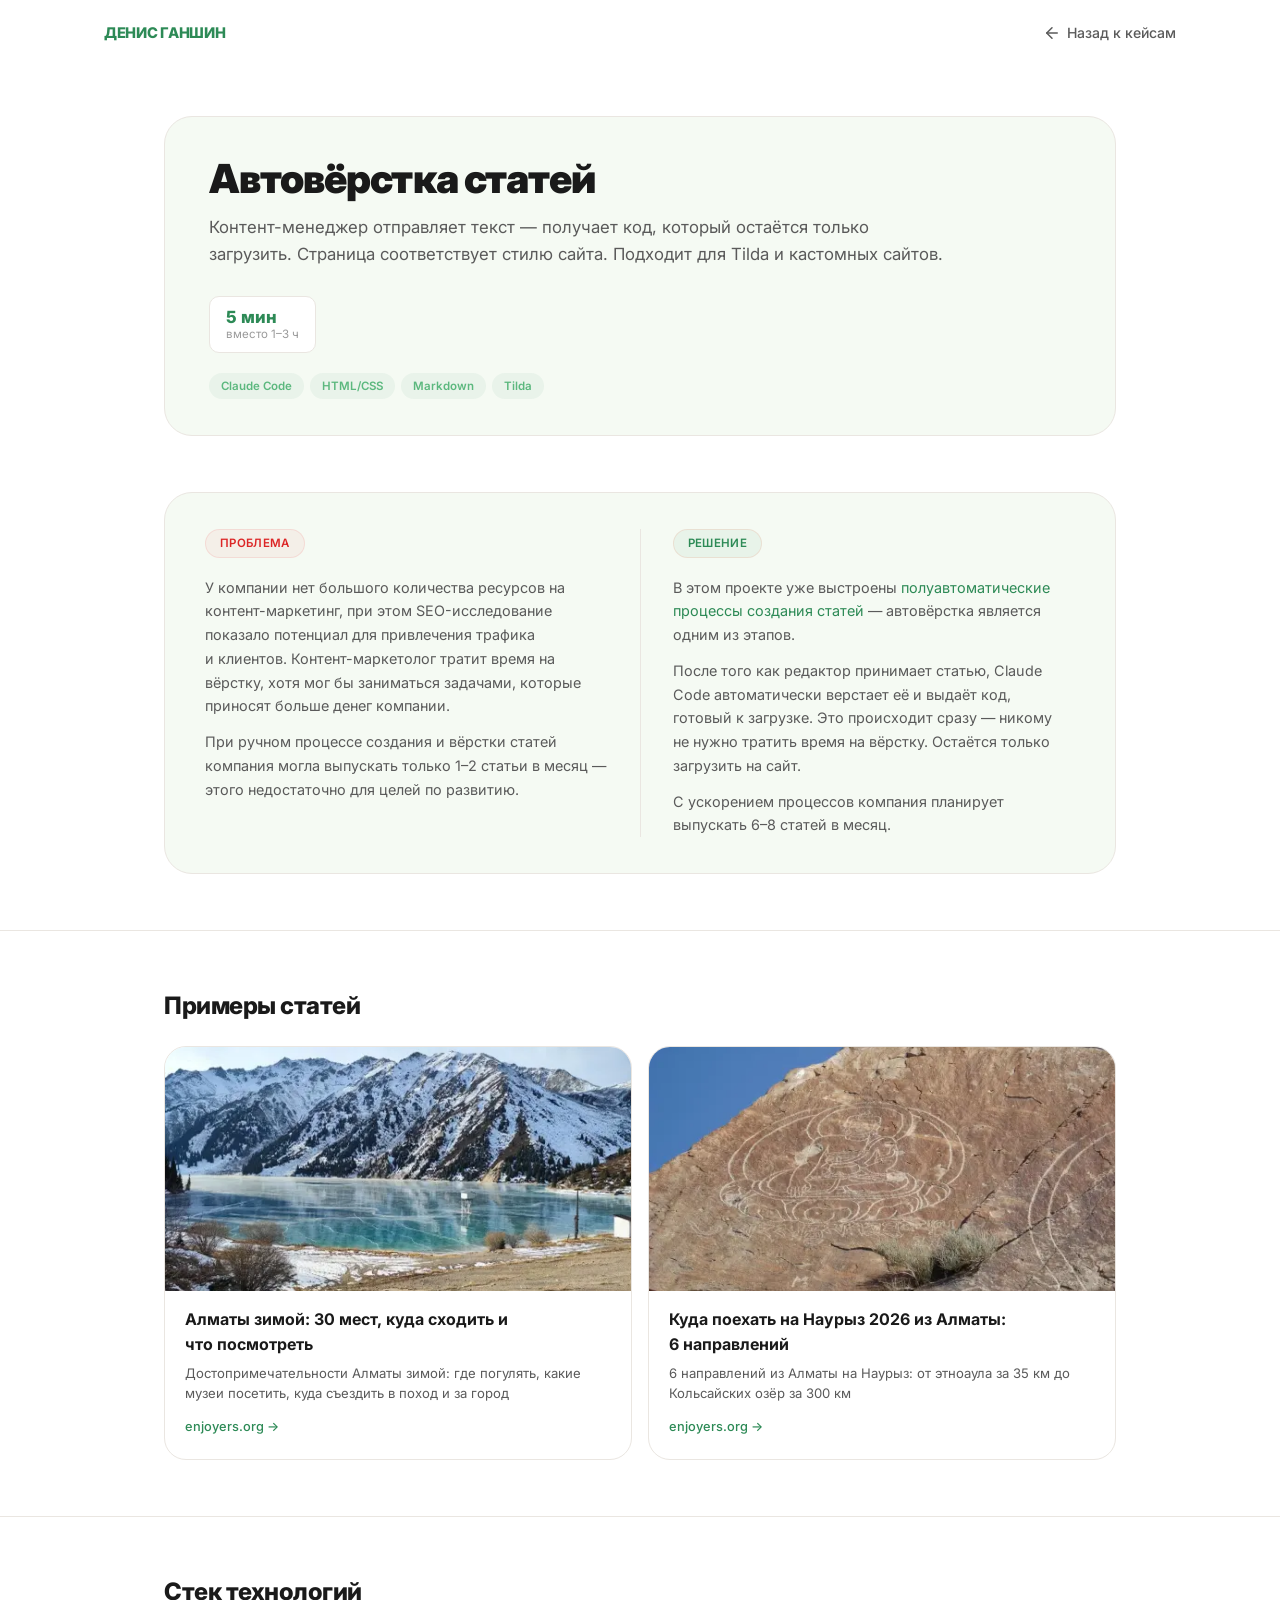
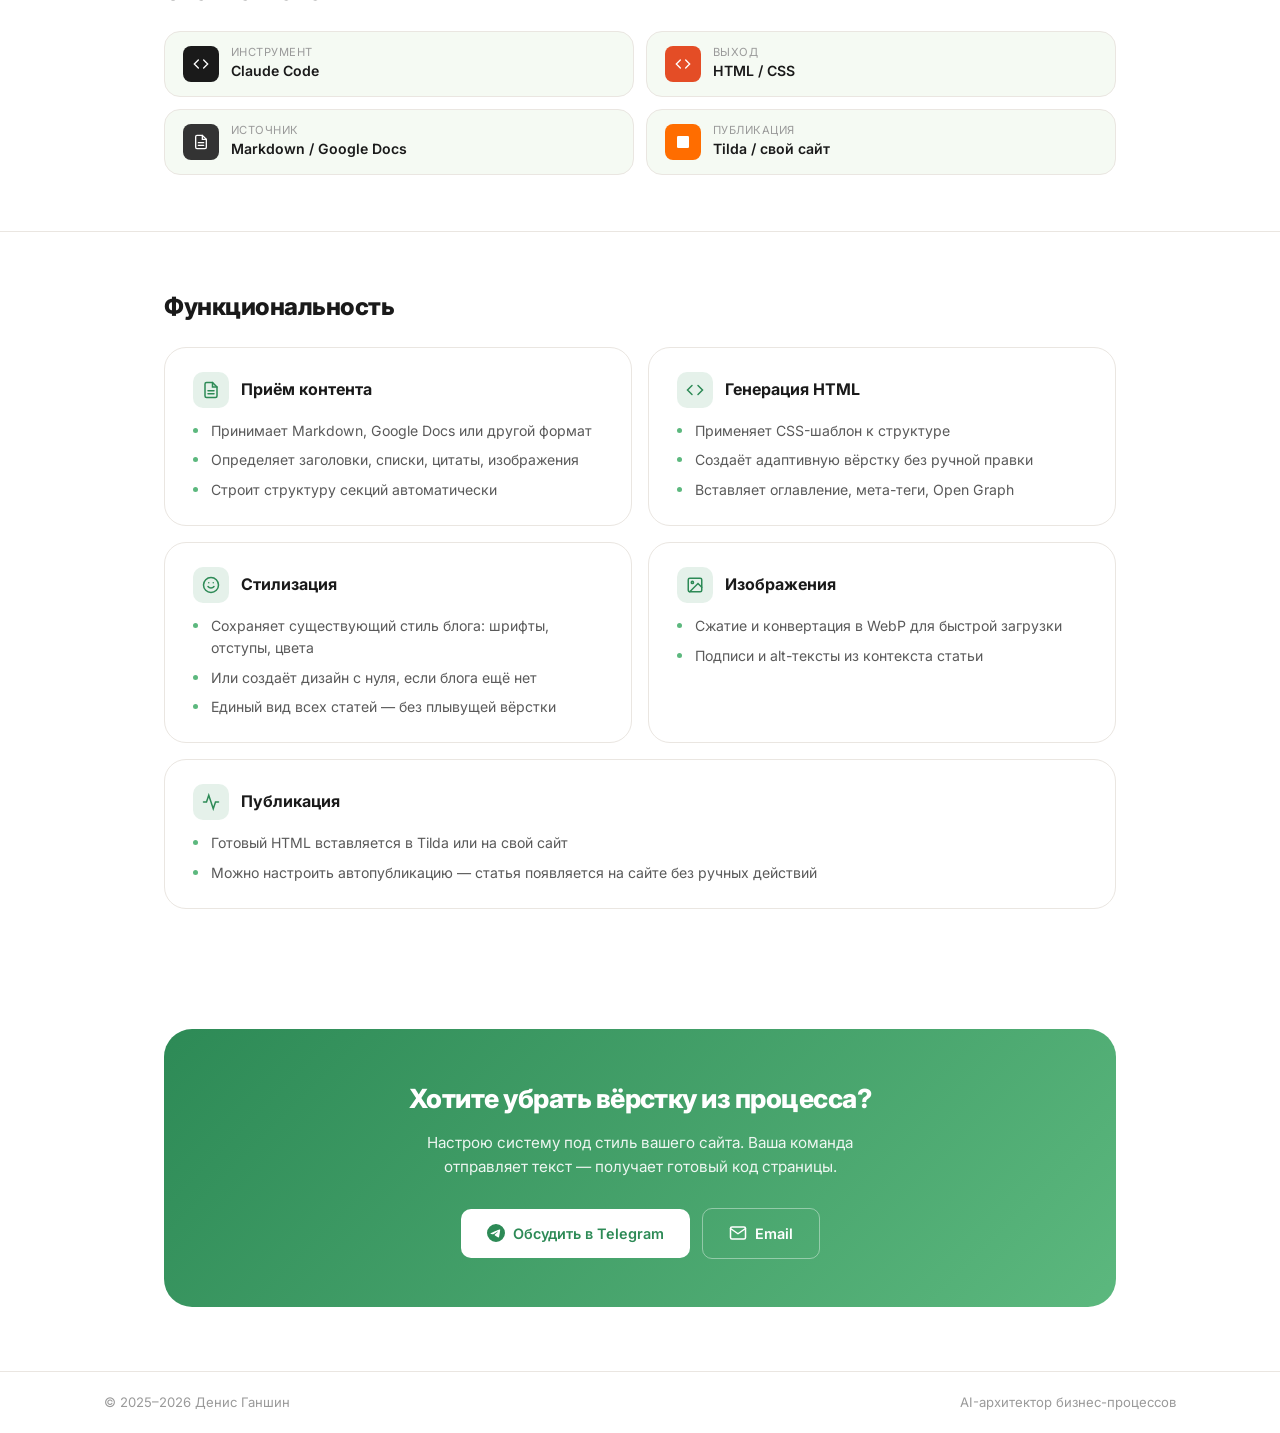
==== cases/auto-layout.html @ dda6acea "Add files via upload" ====
﻿<!DOCTYPE html>
<html lang="ru">
<head>
  <meta charset="UTF-8">
  <meta name="viewport" content="width=device-width, initial-scale=1.0">
  <title>Автовёрстка статей — кейс | Денис Ганшин</title>
  <meta name="description" content="Автоматизация вёрстки статей: контент-менеджер отправляет текст — система возвращает готовую страницу в стиле сайта.">
  <meta property="og:title" content="Автовёрстка статей — кейс">
  <meta property="og:description" content="Автоматизация вёрстки статей: контент-менеджер отправляет текст — система возвращает готовую страницу в стиле сайта.">
  <meta property="og:type" content="article">
  <meta property="og:locale" content="ru_RU">
  <link rel="preconnect" href="https://fonts.googleapis.com">
  <link rel="preconnect" href="https://fonts.gstatic.com" crossorigin>
  <link href="https://fonts.googleapis.com/css2?family=Inter:wght@400;500;600;700;800;900&display=swap" rel="stylesheet">
  <link rel="stylesheet" href="case.css?v=6">
  <style>
    :root {
      --bg-warm: #f5faf3;
      --accent: #2d8a56;
      --accent-hover: #24704a;
      --accent-soft: #5cb87e;
      --accent-bg: rgba(45, 138, 86, 0.06);
      --accent-bg-strong: rgba(45, 138, 86, 0.12);
      --border-hover: rgba(45, 138, 86, 0.25);
    }
    .btn:hover { box-shadow: 0 6px 24px rgba(45, 138, 86, 0.28); }
    .btn--ghost:hover { border-color: var(--accent); color: var(--accent); background: var(--accent-bg); box-shadow: none; }
    .contacts__card { background: linear-gradient(135deg, #2d8a56, #5cb87e); }
  </style>
</head>
<body>

  <!-- Header -->
  <header class="header" id="header">
    <div class="container header__inner">
      <a href="../index.html" class="header__logo">Денис Ганшин</a>
      <a href="../index.html#portfolio" class="header__back">
        <svg width="18" height="18" viewBox="0 0 24 24" fill="none" stroke="currentColor" stroke-width="2" stroke-linecap="round" stroke-linejoin="round"><path d="M19 12H5"/><polyline points="12 19 5 12 12 5"/></svg>
        Назад к кейсам
      </a>
    </div>
  </header>

  <main>

    <!-- 1. Hero: слева карточка, справа мокап -->
    <section class="case-hero">
      <div class="container container--narrow">
        <div class="case-hero__grid fade-up">
          <div class="case-hero__inner">
            <h1 class="case-hero__title">Автовёрстка статей</h1>
            <p class="case-hero__subtitle">Контент-менеджер отправляет текст — получает код, который остаётся только загрузить. Страница соответствует стилю сайта. Подходит для Tilda и кастомных сайтов.</p>
            <div class="case-hero__metrics">
              <div class="case-hero__metric">
                <span class="case-hero__metric-value">5 мин</span>
                <span class="case-hero__metric-label">вместо 1–3 ч</span>
              </div>
            </div>
            <div class="case-hero__tags">
              <span class="tag">Claude Code</span>
              <span class="tag">HTML/CSS</span>
              <span class="tag">Markdown</span>
              <span class="tag">Tilda</span>
            </div>
          </div></div>
      </div>
    </section>

    <!-- 2. Проблема + Решение -->
    <section class="case-section">
      <div class="container container--narrow">
        <div class="problem-solution fade-up">
          <div class="problem-solution__col">
            <span class="problem-solution__badge problem-solution__badge--problem">Проблема</span>
            <p class="problem-solution__text">У компании нет большого количества ресурсов на контент-маркетинг, при этом SEO-исследование показало потенциал для привлечения трафика и&nbsp;клиентов. Контент-маркетолог тратит время на вёрстку, хотя мог&nbsp;бы заниматься задачами, которые приносят больше денег компании.</p>
            <p class="problem-solution__text">При ручном процессе создания и вёрстки статей компания могла выпускать только 1–2 статьи в месяц — этого недостаточно для целей по&nbsp;развитию.</p>
          </div>
          <div class="problem-solution__divider"></div>
          <div class="problem-solution__col">
            <span class="problem-solution__badge problem-solution__badge--solution">Решение</span>
            <p class="problem-solution__text">В этом проекте уже выстроены <a href="seo-pipeline.html" style="color:var(--accent)">полуавтоматические процессы создания статей</a> — автовёрстка является одним из этапов.</p>
            <p class="problem-solution__text">После того как редактор принимает статью, Claude Code автоматически верстает её и выдаёт код, готовый к загрузке. Это происходит сразу — никому не нужно тратить время на вёрстку. Остаётся только загрузить на&nbsp;сайт.</p>
            <p class="problem-solution__text">С ускорением процессов компания планирует выпускать 6–8 статей в месяц.</p>
          </div>
        </div>
      </div>
    </section>

    <!-- Примеры статей -->
    <section class="case-section">
      <div class="container container--narrow">
        <h2 class="case-section__title fade-up">Примеры статей</h2>
        <div class="impl-blocks impl-blocks--grid" style="grid-template-columns:1fr 1fr;">
          <a href="https://enjoyers.org/almaty-zimoy" target="_blank" rel="noopener" class="impl-block fade-up" style="text-decoration:none;color:inherit;padding:0;overflow:hidden;">
            <img src="../img/og-almaty-zimoy.webp" alt="Алматы зимой" style="width:100%;aspect-ratio:504/264;object-fit:cover;display:block;" onerror="this.style.display='none'">
            <div style="padding:16px 20px 20px;">
              <h3 class="impl-block__title" style="margin-bottom:6px;">Алматы зимой: 30 мест, куда сходить и что&nbsp;посмотреть</h3>
              <p style="font-size:0.82rem;color:var(--text-secondary);line-height:1.5;margin-bottom:10px;">Достопримечательности Алматы зимой: где погулять, какие музеи посетить, куда съездить в поход и за&nbsp;город</p>
              <span style="font-size:0.8rem;color:var(--accent);font-weight:500;">enjoyers.org &rarr;</span>
            </div>
          </a>
          <a href="https://enjoyers.org/blog/nauryz-2026-almaty-guide" target="_blank" rel="noopener" class="impl-block fade-up" style="text-decoration:none;color:inherit;padding:0;overflow:hidden;">
            <img src="../img/og-nauryz-2026.webp" alt="Наурыз 2026" style="width:100%;aspect-ratio:504/264;object-fit:cover;display:block;" onerror="this.style.display='none'">
            <div style="padding:16px 20px 20px;">
              <h3 class="impl-block__title" style="margin-bottom:6px;">Куда поехать на Наурыз 2026 из&nbsp;Алматы: 6&nbsp;направлений</h3>
              <p style="font-size:0.82rem;color:var(--text-secondary);line-height:1.5;margin-bottom:10px;">6 направлений из Алматы на Наурыз: от этноаула за 35 км до Кольсайских озёр за 300&nbsp;км</p>
              <span style="font-size:0.8rem;color:var(--accent);font-weight:500;">enjoyers.org &rarr;</span>
            </div>
          </a>
        </div>
      </div>
    </section>

    <!-- 4. Стек технологий (перед функциональностью) -->
    <section class="case-section">
      <div class="container container--narrow">
        <h2 class="case-section__title fade-up">Стек технологий</h2>
        <div class="stack-detail">
          <div class="stack-detail__item fade-up">
            <div class="stack-detail__icon" style="background:#1a1a1a">
              <svg width="16" height="16" viewBox="0 0 24 24" fill="none" stroke="#fff" stroke-width="2" stroke-linecap="round"><polyline points="16 18 22 12 16 6"/><polyline points="8 6 2 12 8 18"/></svg>
            </div>
            <div class="stack-detail__info">
              <span class="stack-detail__label">Инструмент</span>
              <span class="stack-detail__name">Claude Code</span>
            </div>
          </div>
          <div class="stack-detail__item fade-up">
            <div class="stack-detail__icon" style="background:#e44d26">
              <svg width="16" height="16" viewBox="0 0 24 24" fill="none" stroke="#fff" stroke-width="2" stroke-linecap="round"><polyline points="16 18 22 12 16 6"/><polyline points="8 6 2 12 8 18"/></svg>
            </div>
            <div class="stack-detail__info">
              <span class="stack-detail__label">Выход</span>
              <span class="stack-detail__name">HTML / CSS</span>
            </div>
          </div>
          <div class="stack-detail__item fade-up">
            <div class="stack-detail__icon" style="background:#333333">
              <svg width="16" height="16" viewBox="0 0 24 24" fill="none" stroke="#fff" stroke-width="2" stroke-linecap="round"><path d="M14 2H6a2 2 0 0 0-2 2v16a2 2 0 0 0 2 2h12a2 2 0 0 0 2-2V8z"/><polyline points="14 2 14 8 20 8"/><line x1="16" y1="13" x2="8" y2="13"/><line x1="16" y1="17" x2="8" y2="17"/></svg>
            </div>
            <div class="stack-detail__info">
              <span class="stack-detail__label">Источник</span>
              <span class="stack-detail__name">Markdown / Google Docs</span>
            </div>
          </div>
          <div class="stack-detail__item fade-up">
            <div class="stack-detail__icon" style="background:#ff6d00">
              <svg width="16" height="16" viewBox="0 0 24 24" fill="#fff"><path d="M5 3h14a2 2 0 012 2v14a2 2 0 01-2 2H5a2 2 0 01-2-2V5a2 2 0 012-2z"/></svg>
            </div>
            <div class="stack-detail__info">
              <span class="stack-detail__label">Публикация</span>
              <span class="stack-detail__name">Tilda / свой сайт</span>
            </div>
          </div>
        </div>
      </div>
    </section>

    <!-- 5. Функциональность (2 колонки) -->
    <section class="case-section">
      <div class="container container--narrow">
        <h2 class="case-section__title fade-up">Функциональность</h2>
        <div class="impl-blocks impl-blocks--grid">

          <div class="impl-block fade-up">
            <div class="impl-block__header">
              <div class="impl-block__icon">
                <svg width="18" height="18" viewBox="0 0 24 24" fill="none" stroke="currentColor" stroke-width="2" stroke-linecap="round"><path d="M14 2H6a2 2 0 0 0-2 2v16a2 2 0 0 0 2 2h12a2 2 0 0 0 2-2V8z"/><polyline points="14 2 14 8 20 8"/><line x1="16" y1="13" x2="8" y2="13"/><line x1="16" y1="17" x2="8" y2="17"/></svg>
              </div>
              <h3 class="impl-block__title">Приём контента</h3>
            </div>
            <ul class="impl-block__list">
              <li>Принимает Markdown, Google Docs или другой формат</li>
              <li>Определяет заголовки, списки, цитаты, изображения</li>
              <li>Строит структуру секций автоматически</li>
            </ul>
          </div>

          <div class="impl-block fade-up">
            <div class="impl-block__header">
              <div class="impl-block__icon">
                <svg width="18" height="18" viewBox="0 0 24 24" fill="none" stroke="currentColor" stroke-width="2" stroke-linecap="round"><polyline points="16 18 22 12 16 6"/><polyline points="8 6 2 12 8 18"/></svg>
              </div>
              <h3 class="impl-block__title">Генерация HTML</h3>
            </div>
            <ul class="impl-block__list">
              <li>Применяет CSS-шаблон к структуре</li>
              <li>Создаёт адаптивную вёрстку без ручной правки</li>
              <li>Вставляет оглавление, мета-теги, Open Graph</li>
            </ul>
          </div>

          <div class="impl-block fade-up">
            <div class="impl-block__header">
              <div class="impl-block__icon">
                <svg width="18" height="18" viewBox="0 0 24 24" fill="none" stroke="currentColor" stroke-width="2" stroke-linecap="round"><circle cx="12" cy="12" r="10"/><path d="M8 14s1.5 2 4 2 4-2 4-2"/><line x1="9" y1="9" x2="9.01" y2="9"/><line x1="15" y1="9" x2="15.01" y2="9"/></svg>
              </div>
              <h3 class="impl-block__title">Стилизация</h3>
            </div>
            <ul class="impl-block__list">
              <li>Сохраняет существующий стиль блога: шрифты, отступы, цвета</li>
              <li>Или создаёт дизайн с нуля, если блога ещё нет</li>
              <li>Единый вид всех статей — без плывущей вёрстки</li>
            </ul>
          </div>

          <div class="impl-block fade-up">
            <div class="impl-block__header">
              <div class="impl-block__icon">
                <svg width="18" height="18" viewBox="0 0 24 24" fill="none" stroke="currentColor" stroke-width="2" stroke-linecap="round"><rect x="3" y="3" width="18" height="18" rx="2" ry="2"/><circle cx="8.5" cy="8.5" r="1.5"/><polyline points="21 15 16 10 5 21"/></svg>
              </div>
              <h3 class="impl-block__title">Изображения</h3>
            </div>
            <ul class="impl-block__list">
              <li>Сжатие и конвертация в WebP для быстрой загрузки</li>
              <li>Подписи и alt-тексты из контекста статьи</li>
            </ul>
          </div>

          <div class="impl-block impl-block--wide fade-up">
            <div class="impl-block__header">
              <div class="impl-block__icon">
                <svg width="18" height="18" viewBox="0 0 24 24" fill="none" stroke="currentColor" stroke-width="2" stroke-linecap="round"><path d="M22 12h-4l-3 9L9 3l-3 9H2"/></svg>
              </div>
              <h3 class="impl-block__title">Публикация</h3>
            </div>
            <ul class="impl-block__list">
              <li>Готовый HTML вставляется в Tilda или на свой сайт</li>
              <li>Можно настроить автопубликацию — статья появляется на сайте без ручных действий</li>
            </ul>
          </div>

        </div>
      </div>
    </section>

    <!-- 6. CTA -->
    <section class="case-cta">
      <div class="container container--narrow">
        <div class="case-cta__card fade-up">
          <h2 class="case-cta__title">Хотите убрать вёрстку из процесса?</h2>
          <p class="case-cta__text">Настрою систему под стиль вашего сайта. Ваша команда отправляет текст — получает готовый код страницы.</p>
          <div class="case-cta__buttons">
            <a href="https://t.me/Vachos" class="btn btn--white" target="_blank" rel="noopener">
              <svg width="18" height="18" viewBox="0 0 24 24" fill="currentColor"><path d="M11.944 0A12 12 0 0 0 0 12a12 12 0 0 0 12 12 12 12 0 0 0 12-12A12 12 0 0 0 12 0a12 12 0 0 0-.056 0zm4.962 7.224c.1-.002.321.023.465.14a.506.506 0 0 1 .171.325c.016.093.036.306.02.472-.18 1.898-.962 6.502-1.36 8.627-.168.9-.499 1.201-.82 1.23-.696.065-1.225-.46-1.9-.902-1.056-.693-1.653-1.124-2.678-1.8-1.185-.78-.417-1.21.258-1.91.177-.184 3.247-2.977 3.307-3.23.007-.032.014-.15-.056-.212s-.174-.041-.249-.024c-.106.024-1.793 1.14-5.061 3.345-.48.33-.913.49-1.302.48-.428-.008-1.252-.241-1.865-.44-.752-.245-1.349-.374-1.297-.789.027-.216.325-.437.893-.663 3.498-1.524 5.83-2.529 6.998-3.014 3.332-1.386 4.025-1.627 4.476-1.635z"/></svg>
              Обсудить в Telegram
            </a>
            <a href="mailto:denis.ganshin@enjoyers.org" class="btn btn--white-outline">
              <svg width="18" height="18" viewBox="0 0 24 24" fill="none" stroke="currentColor" stroke-width="2" stroke-linecap="round" stroke-linejoin="round"><path d="M4 4h16c1.1 0 2 .9 2 2v12c0 1.1-.9 2-2 2H4c-1.1 0-2-.9-2-2V6c0-1.1.9-2 2-2z"/><polyline points="22 6 12 13 2 6"/></svg>
              Email
            </a>
          </div>
        </div>
      </div>
    </section>

  </main>

  <!-- Footer -->
  <footer class="footer">
    <div class="container footer__inner">
      <span class="footer__copy">&copy; 2025–2026 Денис Ганшин</span>
      <span class="footer__role">AI-архитектор бизнес-процессов</span>
    </div>
  </footer>

  <script>
    document.addEventListener('DOMContentLoaded', () => {
      // Header scroll effect
      const header = document.getElementById('header');
      const onScroll = () => {
        header.classList.toggle('header--scrolled', window.scrollY > 10);
      };
      window.addEventListener('scroll', onScroll, { passive: true });
      onScroll();

      // Intersection Observer animations
      const elements = document.querySelectorAll('.fade-up');
      if ('IntersectionObserver' in window) {
        const observer = new IntersectionObserver(
          (entries) => {
            entries.forEach(entry => {
              if (!entry.isIntersecting) return;
              const parent = entry.target.parentElement;
              const siblings = [...parent.querySelectorAll(':scope > .fade-up')];
              const idx = siblings.filter(s => !s.classList.contains('visible')).indexOf(entry.target);
              entry.target.style.transitionDelay = `${Math.max(0, idx) * 70}ms`;
              entry.target.classList.add('visible');
              observer.unobserve(entry.target);
            });
          },
          { threshold: 0.08, rootMargin: '0px 0px -40px 0px' }
        );
        elements.forEach(el => observer.observe(el));
      } else {
        elements.forEach(el => el.classList.add('visible'));
      }
    });
  </script>

<script src="lightbox.js"></script>
<script src="gallery-nav.js"></script>
</body>
</html>
---- cases/case.css ----
/* ===== Case Page Styles ===== */
/* Shared styles for all case detail pages */

/* ===== Inherit variables from landing ===== */
:root {
  --bg-primary: #ffffff;
  --bg-warm: #fdf8f4;
  --text-primary: #1a1a1a;
  --text-secondary: #5a5a5a;
  --text-muted: #9a9a9a;
  --accent: #e8572a;
  --accent-hover: #d44a1f;
  --accent-soft: #f4845f;
  --accent-bg: rgba(232, 87, 42, 0.06);
  --accent-bg-strong: rgba(232, 87, 42, 0.12);
  --border: #eae6e1;
  --border-hover: rgba(232, 87, 42, 0.25);
  --shadow-xs: 0 1px 2px rgba(0,0,0,0.03);
  --shadow-sm: 0 2px 8px rgba(0,0,0,0.04);
  --shadow-md: 0 4px 20px rgba(0,0,0,0.06);
  --shadow-lg: 0 12px 40px rgba(0,0,0,0.08);
  --r-sm: 10px;
  --r-md: 16px;
  --r-lg: 22px;
  --r-xl: 28px;
  --header-h: 68px;
  --ease: cubic-bezier(0.4, 0, 0.2, 1);
}

/* ===== Reset ===== */
*,*::before,*::after { margin:0; padding:0; box-sizing:border-box; }
html { scroll-behavior:smooth; scroll-padding-top:var(--header-h); }
body {
  font-family:'Inter',-apple-system,BlinkMacSystemFont,sans-serif;
  background:var(--bg-primary); color:var(--text-primary); line-height:1.6;
  -webkit-font-smoothing:antialiased; overflow-x:hidden;
}
a { color:inherit; text-decoration:none; }
img { max-width:100%; display:block; }

/* ===== Header ===== */
.header {
  position:fixed; inset:0 0 auto; z-index:1000; height:var(--header-h);
  background:rgba(255,255,255,0.88); backdrop-filter:blur(20px);
  border-bottom:1px solid transparent; transition:border-color 0.3s, box-shadow 0.3s;
}
.header--scrolled { border-bottom-color:var(--border); box-shadow:var(--shadow-xs); }
.header__inner { display:flex; align-items:center; justify-content:space-between; height:100%; }
.header__logo {
  font-size:0.92rem; font-weight:800; color:var(--accent); letter-spacing:-0.02em;
  white-space:nowrap; text-transform:uppercase;
}
.header__back {
  display:inline-flex; align-items:center; gap:6px;
  font-size:0.88rem; font-weight:500; color:var(--text-secondary);
  transition:color 0.25s;
}
.header__back:hover { color:var(--accent); }
.header__back svg { flex-shrink:0; }

/* ===== Buttons ===== */
.btn {
  display:inline-flex; align-items:center; gap:8px;
  padding:13px 26px; background:var(--accent); color:#fff;
  font-family:inherit; font-size:0.9rem; font-weight:600;
  border:none; border-radius:var(--r-sm); cursor:pointer;
  transition:all 0.25s var(--ease); white-space:nowrap;
}
.btn:hover { background:var(--accent-hover); box-shadow:0 6px 24px rgba(232,87,42,0.28); transform:translateY(-1px); }
.btn--ghost { background:transparent; color:var(--text-primary); border:1.5px solid var(--border); }
.btn--ghost:hover { border-color:var(--accent); color:var(--accent); background:var(--accent-bg); box-shadow:none; }

/* ===== Container ===== */
.container { width:100%; max-width:1120px; margin:0 auto; padding:0 24px; }
.container--narrow { max-width:1000px; }

/* ===== Case Hero ===== */
.case-hero {
  padding:calc(var(--header-h) + 48px) 0 0;
}
.case-hero__grid {
  display:block;
}
.case-hero__mockup {
  border-radius:var(--r-xl); overflow:hidden;
  border:1px solid var(--border); background:#e8e0d8;
  display:flex; flex-direction:column;
}
.case-hero__mockup--video {
  background:transparent; border:none;
  align-items:center; justify-content:center;
  max-height:calc(100vh - var(--header-h) - 80px);
}
.case-hero__mockup--video video {
  width:100%; height:100%; max-height:calc(100vh - var(--header-h) - 80px);
  object-fit:contain; border-radius:var(--r-xl);
}
.case-hero__inner {
  background:var(--bg-warm);
  border:1px solid var(--border);
  border-radius:var(--r-xl);
  padding:40px 44px 36px;
}

/* Telegram mockup (reused from landing) */
.mockup-tg { display:flex; flex-direction:column; height:100%; }
.mtg-header {
  display:flex; align-items:center; gap:8px; padding:10px 14px;
  background:#fff; border-bottom:1px solid var(--border);
}
.mtg-avatar { width:28px; height:28px; border-radius:50%; background:var(--accent); flex-shrink:0; }
.mtg-name { font-size:0.78rem; font-weight:600; color:var(--text-primary); }
.mtg-msg { padding:4px 14px; }
.mtg-msg span {
  display:inline-block; padding:8px 12px; border-radius:12px;
  font-size:0.78rem; line-height:1.45; max-width:85%;
}
.mtg-msg--bot span { background:#fff; color:var(--text-primary); border-bottom-left-radius:2px; }
.mtg-msg--user { text-align:right; }
.mtg-msg--user span { background:var(--accent); color:#fff; border-bottom-right-radius:2px; }
.case-hero__badge {
  display:inline-block; padding:5px 14px; margin-bottom:20px;
  font-size:0.75rem; font-weight:600; letter-spacing:0.02em; text-transform:uppercase;
  color:var(--accent); background:var(--accent-bg); border-radius:100px;
  border:1px solid rgba(232,87,42,0.12);
}
.case-hero__title {
  font-size:2.2rem; font-weight:900; line-height:1.12; letter-spacing:-0.03em;
  margin-bottom:12px; text-wrap:balance;
}
.case-hero__subtitle {
  font-size:1.05rem; color:var(--text-secondary); line-height:1.6;
  margin-bottom:28px; text-wrap:balance;
}
.case-hero__metrics {
  display:flex; gap:12px; flex-wrap:wrap; margin-bottom:20px;
}
.case-hero__metric {
  padding:10px 16px; background:var(--bg-primary);
  border:1px solid var(--border); border-radius:var(--r-sm);
}
.case-hero__metric-value {
  display:block; font-size:1.05rem; font-weight:800; color:var(--accent); line-height:1.2;
}
.case-hero__metric-label {
  display:block; font-size:0.72rem; color:var(--text-muted); line-height:1.3;
}
.case-hero__tags {
  display:flex; flex-wrap:wrap; gap:6px;
}
.tag {
  display:inline-block; padding:4px 12px; font-size:0.72rem; font-weight:600;
  color:var(--accent-soft); background:var(--accent-bg); border-radius:100px;
}

/* ===== Case Section (generic) ===== */
.case-section {
  padding:56px 0;
}
.case-section + .case-section {
  border-top:1px solid var(--border);
}
.case-section__title {
  font-size:1.5rem; font-weight:800; letter-spacing:-0.02em;
  margin-bottom:20px; text-wrap:balance;
}
.case-section__note {
  font-size:0.9rem; color:var(--text-secondary); line-height:1.6;
  margin-bottom:24px;
}
.case-section__text {
  font-size:0.95rem; color:var(--text-secondary); line-height:1.7;
  margin-bottom:16px;
}
.case-section__text:last-child { margin-bottom:0; }

/* ===== Problem + Solution (two-column card) ===== */
.problem-solution {
  display:grid; grid-template-columns:1fr auto 1fr; gap:0;
  background:var(--bg-warm); border:1px solid var(--border); border-radius:var(--r-xl);
  padding:36px 40px;
}
.problem-solution__col {
  padding:0;
}
.problem-solution__divider {
  width:1px; background:var(--border); margin:0 32px;
}
.problem-solution__badge {
  display:inline-block; padding:4px 14px; margin-bottom:18px;
  font-size:0.72rem; font-weight:600; letter-spacing:0.03em; text-transform:uppercase;
  border-radius:100px; border:1px solid;
}
.problem-solution__badge--problem {
  color:#dc2626; background:rgba(239,68,68,0.06); border-color:rgba(239,68,68,0.12);
}
.problem-solution__badge--solution {
  color:var(--accent); background:var(--accent-bg); border-color:rgba(232,87,42,0.12);
}
.problem-solution__text {
  font-size:0.9rem; color:var(--text-secondary); line-height:1.65; margin-bottom:12px; text-wrap:pretty;
}
.problem-solution__text:last-child { margin-bottom:0; }
.problem-bullets {
  list-style:none; display:flex; flex-direction:column; gap:10px;
  padding:0; margin:0;
}
.problem-bullets li {
  font-size:0.88rem; color:var(--text-secondary); line-height:1.55;
  padding-left:18px; position:relative; text-wrap:pretty;
}
.problem-bullets li::before {
  content:''; position:absolute; left:0; top:9px;
  width:5px; height:5px; border-radius:50%; background:#dc2626; opacity:0.5;
}

/* ===== Implementation Details ===== */
.impl-blocks {
  display:flex; flex-direction:column; gap:24px;
}
.impl-blocks--grid {
  display:grid; grid-template-columns:repeat(2, 1fr); gap:16px;
}
.impl-block--wide { grid-column:1 / -1; }
.impl-block {
  padding:24px 28px;
  background:var(--bg-primary); border:1px solid var(--border); border-radius:var(--r-lg);
  transition:border-color 0.3s var(--ease);
}
.impl-block:hover { border-color:var(--border-hover); }
.impl-block__header {
  display:flex; align-items:center; gap:12px; margin-bottom:12px;
}
.impl-block__icon {
  width:36px; height:36px; display:flex; align-items:center; justify-content:center;
  background:var(--accent-bg-strong); border-radius:var(--r-sm); color:var(--accent); flex-shrink:0;
}
.impl-block__title {
  font-size:1rem; font-weight:700;
}
.impl-block__list {
  list-style:none; display:flex; flex-direction:column; gap:8px;
}
.impl-block__list li {
  font-size:0.88rem; color:var(--text-secondary); padding-left:18px; position:relative; line-height:1.55; text-wrap:pretty;
}
.impl-block__list li::before {
  content:''; position:absolute; left:0; top:8px;
  width:5px; height:5px; border-radius:50%; background:var(--accent-soft);
}

/* ===== Gallery / Screenshots (carousel) ===== */
.gallery-card {
  background:var(--bg-warm); border-radius:var(--r-xl);
  padding:32px; border:1px solid var(--border);
}
.gallery-viewer {
  position:relative; display:flex; align-items:center; justify-content:center;
  min-height:420px;
}
.gallery { display:contents; }
.gallery__item {
  display:none; width:100%; text-align:center;
}
.gallery__item.active { display:block; }
.gallery__item img {
  display:inline-block; max-width:100%; max-height:70vh;
  object-fit:contain; border-radius:var(--r-lg);
  border:1px solid var(--border);
  box-shadow:0 2px 12px rgba(0,0,0,0.06);
}
.gallery__arrow {
  position:absolute; top:50%; transform:translateY(-50%);
  width:44px; height:44px; border-radius:50%;
  background:rgba(255,255,255,0.92); border:1px solid var(--border);
  box-shadow:0 2px 8px rgba(0,0,0,0.10);
  cursor:pointer; z-index:10;
  display:flex; align-items:center; justify-content:center;
  transition:opacity 0.2s, box-shadow 0.2s;
  opacity:0.85;
}
.gallery__arrow:hover { opacity:1; box-shadow:0 4px 16px rgba(0,0,0,0.15); }
.gallery__arrow--left { left:12px; }
.gallery__arrow--right { right:12px; }
.gallery__arrow:disabled { opacity:0.3; cursor:default; pointer-events:none; }
.gallery__arrow svg { width:20px; height:20px; stroke:var(--text-primary); stroke-width:2.5; fill:none; }
.gallery__thumbs {
  display:flex; gap:10px; justify-content:center; margin-top:20px;
}
.gallery__thumb {
  width:72px; height:54px; border-radius:var(--r-sm);
  overflow:hidden; cursor:pointer; border:2px solid transparent;
  opacity:0.5; transition:opacity 0.2s, border-color 0.2s;
  padding:0; background:none;
}
.gallery__thumb.active {
  border-color:var(--accent); opacity:1;
}
.gallery__thumb:hover { opacity:0.85; }
.gallery__thumb img {
  width:100%; height:100%; object-fit:cover;
}

/* ===== Tech Stack Detail ===== */
.stack-group-title {
  font-size:0.85rem; font-weight:600; color:var(--text-secondary);
  text-transform:uppercase; letter-spacing:0.04em;
  margin:24px 0 12px; padding:0;
}
.stack-group-title:first-of-type { margin-top:0; }
.stack-detail {
  display:grid; grid-template-columns:repeat(2, 1fr); gap:12px;
}
.stack-detail__item {
  display:flex; align-items:center; gap:12px;
  padding:14px 18px;
  background:var(--bg-warm); border:1px solid var(--border); border-radius:var(--r-md);
}
.stack-detail__icon {
  width:36px; height:36px; display:flex; align-items:center; justify-content:center;
  border-radius:8px; color:#fff; flex-shrink:0; font-size:0.6rem; font-weight:800;
}
.stack-detail__info { display:flex; flex-direction:column; }
.stack-detail__label {
  font-size:0.7rem; color:var(--text-muted); text-transform:uppercase; letter-spacing:0.04em; line-height:1.2;
}
.stack-detail__name {
  font-size:0.88rem; font-weight:600; color:var(--text-primary);
}

/* ===== CTA Block ===== */
.case-cta {
  padding:64px 0;
}
.case-cta__card {
  text-align:center; padding:48px 36px;
  border-radius:var(--r-xl);
  background:linear-gradient(135deg, var(--accent), var(--accent-soft));
  color:#fff;
}
.case-cta__title {
  font-size:1.65rem; font-weight:800; letter-spacing:-0.02em; margin-bottom:12px; text-wrap:balance;
}
.case-cta__text {
  font-size:0.95rem; opacity:0.9; max-width:520px; margin:0 auto 28px; text-wrap:balance;
}
.case-cta__buttons {
  display:flex; gap:12px; justify-content:center; flex-wrap:wrap; align-items:center;
}
.case-cta__or { font-size:0.85rem; opacity:0.7; }
.btn--white { background:#fff; color:var(--accent); }
.btn--white:hover { background:#fff; box-shadow:0 6px 24px rgba(0,0,0,0.15); }
.btn--white-outline { background:transparent; color:#fff; border:1.5px solid rgba(255,255,255,0.4); }
.btn--white-outline:hover { border-color:#fff; background:rgba(255,255,255,0.1); box-shadow:none; }


/* ===== Footer ===== */
.footer { padding:20px 0; border-top:1px solid var(--border); }
.footer__inner { display:flex; align-items:center; justify-content:space-between; }
.footer__copy, .footer__role { font-size:0.82rem; color:var(--text-muted); }

/* ===== Lightbox ===== */
.lightbox {
  position:fixed; inset:0; z-index:10000;
  background:rgba(0,0,0,0.85); display:flex;
  align-items:center; justify-content:center;
  opacity:0; visibility:hidden;
  transition:opacity 0.25s ease, visibility 0.25s ease;
  cursor:zoom-out;
}
.lightbox.open { opacity:1; visibility:visible; }
.lightbox img {
  max-width:90vw; max-height:90vh; object-fit:contain;
  border-radius:8px; box-shadow:0 8px 40px rgba(0,0,0,0.4);
  transform:scale(0.92); transition:transform 0.25s ease;
}
.lightbox.open img { transform:scale(1); }
.lightbox__close {
  position:absolute; top:20px; right:24px;
  width:40px; height:40px; border:none; background:rgba(255,255,255,0.15);
  border-radius:50%; cursor:pointer; display:flex;
  align-items:center; justify-content:center;
  transition:background 0.2s;
}
.lightbox__close:hover { background:rgba(255,255,255,0.3); }
.lightbox__close svg { width:20px; height:20px; stroke:#fff; stroke-width:2.5; }
main img:not([data-no-lightbox]) { cursor:zoom-in; }

/* ===== Animations ===== */
.fade-up { opacity:0; transform:translateY(28px); transition:opacity 0.6s var(--ease), transform 0.6s var(--ease); }
.fade-up.visible { opacity:1; transform:translateY(0); }

/* ===== Responsive ===== */
@media (max-width:1024px) {
  .case-hero__grid { display:block; }
  .case-hero__title { font-size:1.85rem; }
  .case-hero__inner { padding:32px 32px 28px; }
  .stack-detail { grid-template-columns:repeat(2, 1fr); }
  .gallery-card { padding:24px; }
  .gallery__item img { max-height:60vh; }
}

@media (max-width:768px) {
  :root { --header-h:60px; }
  .container { padding:0 16px; }

  .case-hero { padding:calc(var(--header-h) + 28px) 0 0; }
  .case-hero__inner { padding:24px 20px 22px; border-radius:var(--r-lg); }
  .case-hero__title { font-size:1.45rem; }
  .case-hero__subtitle { font-size:0.95rem; }
  .case-hero__metrics { gap:8px; }
  .case-hero__metric { padding:8px 12px; }
  .case-hero__metric-value { font-size:0.92rem; }

  .case-section { padding:40px 0; }
  .case-section__title { font-size:1.3rem; }

  .impl-block { padding:20px; }
  .impl-blocks--grid { grid-template-columns:1fr; }
  .solution-block { padding:20px; }

  .problem-solution { grid-template-columns:1fr; padding:24px 20px; }
  .problem-solution__divider { width:100%; height:1px; margin:24px 0; }
  .stack-detail { grid-template-columns:1fr; }

  .case-cta__card { padding:36px 20px; }
  .case-cta__title { font-size:1.35rem; }
  .case-cta__buttons { flex-direction:column; align-items:center; }

  .footer__inner { flex-direction:column; gap:6px; text-align:center; }
  .gallery-card { padding:16px; border-radius:var(--r-lg); }
  .gallery-viewer { min-height:260px; }
  .gallery__item img { max-height:50vh; border-radius:var(--r-md); }
  .gallery__arrow { width:36px; height:36px; }
  .gallery__arrow--left { left:6px; }
  .gallery__arrow--right { right:6px; }
  .gallery__thumb { width:56px; height:42px; }
  .gallery__thumbs { gap:6px; margin-top:14px; }
}

@media (min-width:1200px) {
  .case-hero__title { font-size:2.5rem; }
}
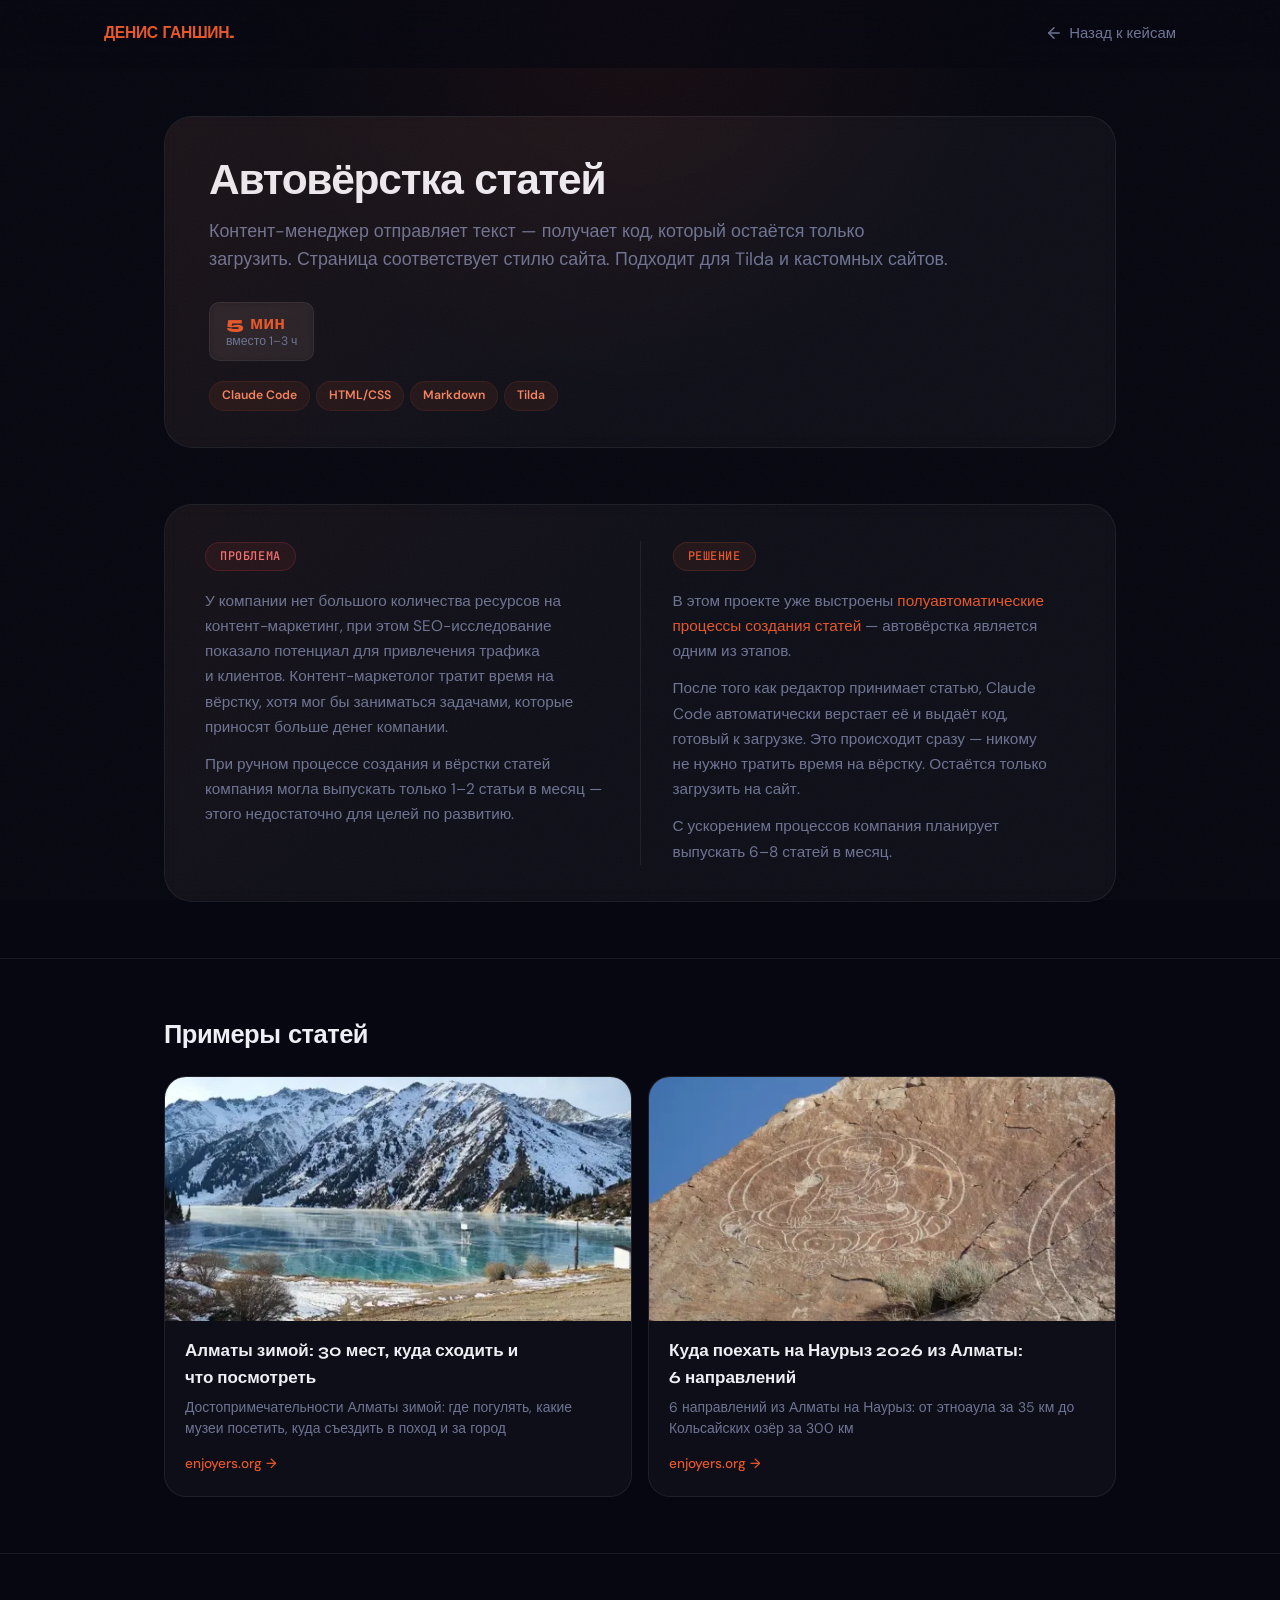
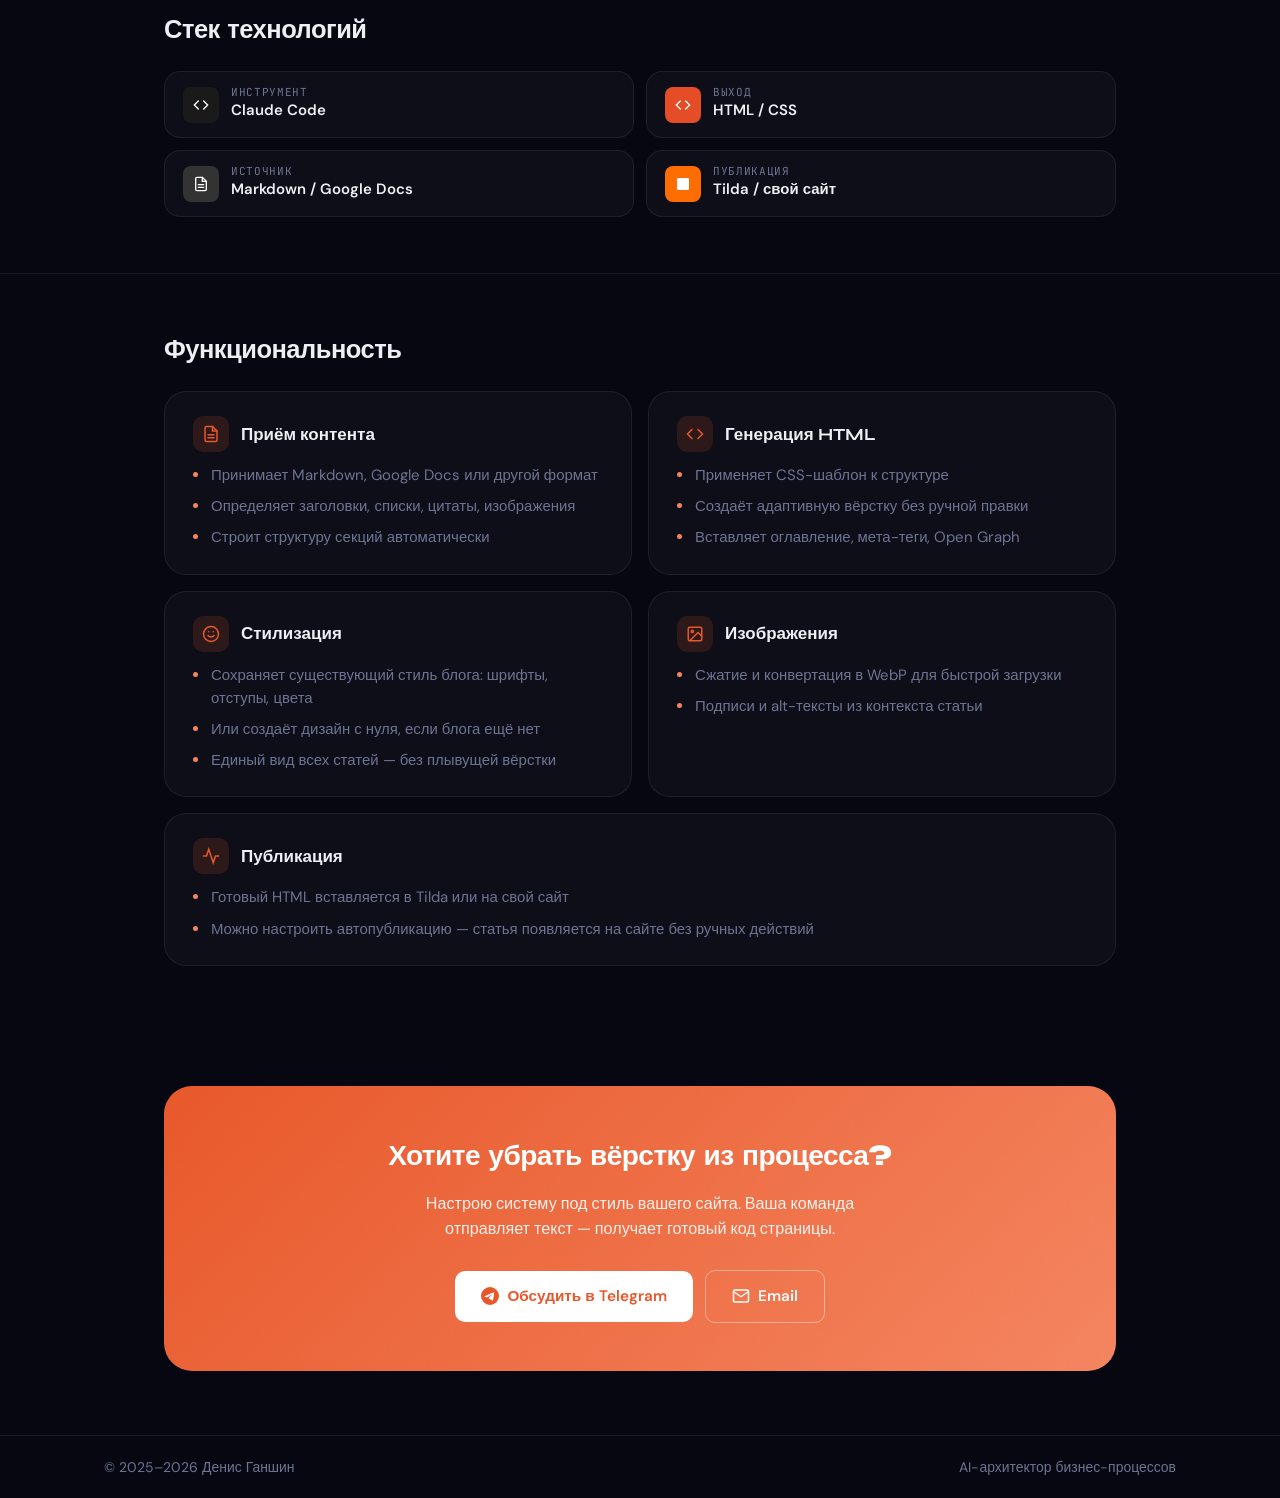
==== commit a38fb589: "Add files via upload" ====
--- a/cases/auto-layout.html
+++ b/cases/auto-layout.html
@@ -11,29 +11,16 @@
   <meta property="og:locale" content="ru_RU">
   <link rel="preconnect" href="https://fonts.googleapis.com">
   <link rel="preconnect" href="https://fonts.gstatic.com" crossorigin>
-  <link href="https://fonts.googleapis.com/css2?family=Inter:wght@400;500;600;700;800;900&display=swap" rel="stylesheet">
-  <link rel="stylesheet" href="case.css?v=6">
-  <style>
-    :root {
-      --bg-warm: #f5faf3;
-      --accent: #2d8a56;
-      --accent-hover: #24704a;
-      --accent-soft: #5cb87e;
-      --accent-bg: rgba(45, 138, 86, 0.06);
-      --accent-bg-strong: rgba(45, 138, 86, 0.12);
-      --border-hover: rgba(45, 138, 86, 0.25);
-    }
-    .btn:hover { box-shadow: 0 6px 24px rgba(45, 138, 86, 0.28); }
-    .btn--ghost:hover { border-color: var(--accent); color: var(--accent); background: var(--accent-bg); box-shadow: none; }
-    .contacts__card { background: linear-gradient(135deg, #2d8a56, #5cb87e); }
-  </style>
+  <link href="https://fonts.googleapis.com/css2?family=Syne:wght@400;500;600;700;800&family=JetBrains+Mono:wght@400;500;600&family=DM+Sans:opsz,wght@9..40,400;9..40,500;9..40,600&display=swap" rel="stylesheet">
+  <link rel="stylesheet" href="case.css?v=7">
+
 </head>
 <body>
 
   <!-- Header -->
   <header class="header" id="header">
     <div class="container header__inner">
-      <a href="../index.html" class="header__logo">Денис Ганшин</a>
+      <a href="../index.html" class="header__logo">Денис Ганшин<span style="color:var(--accent)">.</span></a>
       <a href="../index.html#portfolio" class="header__back">
         <svg width="18" height="18" viewBox="0 0 24 24" fill="none" stroke="currentColor" stroke-width="2" stroke-linecap="round" stroke-linejoin="round"><path d="M19 12H5"/><polyline points="12 19 5 12 12 5"/></svg>
         Назад к кейсам
@@ -263,40 +250,7 @@
       <span class="footer__role">AI-архитектор бизнес-процессов</span>
     </div>
   </footer>
-
-  <script>
-    document.addEventListener('DOMContentLoaded', () => {
-      // Header scroll effect
-      const header = document.getElementById('header');
-      const onScroll = () => {
-        header.classList.toggle('header--scrolled', window.scrollY > 10);
-      };
-      window.addEventListener('scroll', onScroll, { passive: true });
-      onScroll();
-
-      // Intersection Observer animations
-      const elements = document.querySelectorAll('.fade-up');
-      if ('IntersectionObserver' in window) {
-        const observer = new IntersectionObserver(
-          (entries) => {
-            entries.forEach(entry => {
-              if (!entry.isIntersecting) return;
-              const parent = entry.target.parentElement;
-              const siblings = [...parent.querySelectorAll(':scope > .fade-up')];
-              const idx = siblings.filter(s => !s.classList.contains('visible')).indexOf(entry.target);
-              entry.target.style.transitionDelay = `${Math.max(0, idx) * 70}ms`;
-              entry.target.classList.add('visible');
-              observer.unobserve(entry.target);
-            });
-          },
-          { threshold: 0.08, rootMargin: '0px 0px -40px 0px' }
-        );
-        elements.forEach(el => observer.observe(el));
-      } else {
-        elements.forEach(el => el.classList.add('visible'));
-      }
-    });
-  </script>
+<script src="case-script.js"></script>
 
 <script src="lightbox.js"></script>
 <script src="gallery-nav.js"></script>
--- a/cases/case.css
+++ b/cases/case.css
@@ -1,54 +1,61 @@
-/* ===== Case Page Styles ===== */
-/* Shared styles for all case detail pages */
-
-/* ===== Inherit variables from landing ===== */
+/* ===== Case Page Styles — Dark Tech ===== */
+
 :root {
-  --bg-primary: #ffffff;
-  --bg-warm: #fdf8f4;
-  --text-primary: #1a1a1a;
-  --text-secondary: #5a5a5a;
-  --text-muted: #9a9a9a;
+  --bg-primary: #060710;
+  --bg-warm: #0b0d1a;
+  --bg-card: rgba(255,255,255,0.04);
+  --text-primary: #eeeef5;
+  --text-secondary: #6e7494;
+  --text-muted: #3e4260;
   --accent: #e8572a;
   --accent-hover: #d44a1f;
   --accent-soft: #f4845f;
-  --accent-bg: rgba(232, 87, 42, 0.06);
-  --accent-bg-strong: rgba(232, 87, 42, 0.12);
-  --border: #eae6e1;
-  --border-hover: rgba(232, 87, 42, 0.25);
-  --shadow-xs: 0 1px 2px rgba(0,0,0,0.03);
-  --shadow-sm: 0 2px 8px rgba(0,0,0,0.04);
-  --shadow-md: 0 4px 20px rgba(0,0,0,0.06);
-  --shadow-lg: 0 12px 40px rgba(0,0,0,0.08);
+  --accent-bg: rgba(232,87,42,0.08);
+  --accent-bg-strong: rgba(232,87,42,0.15);
+  --border: rgba(255,255,255,0.07);
+  --border-hover: rgba(232,87,42,0.4);
+  --glow: 0 0 40px rgba(232,87,42,0.18), 0 0 80px rgba(232,87,42,0.07);
   --r-sm: 10px;
   --r-md: 16px;
   --r-lg: 22px;
   --r-xl: 28px;
   --header-h: 68px;
   --ease: cubic-bezier(0.4, 0, 0.2, 1);
+  --ease-spring: cubic-bezier(0.34, 1.56, 0.64, 1);
 }
 
 /* ===== Reset ===== */
 *,*::before,*::after { margin:0; padding:0; box-sizing:border-box; }
-html { scroll-behavior:smooth; scroll-padding-top:var(--header-h); }
+html { font-size:17px; scroll-behavior:smooth; scroll-padding-top:var(--header-h); }
 body {
-  font-family:'Inter',-apple-system,BlinkMacSystemFont,sans-serif;
+  font-family:'DM Sans',-apple-system,BlinkMacSystemFont,sans-serif;
   background:var(--bg-primary); color:var(--text-primary); line-height:1.6;
   -webkit-font-smoothing:antialiased; overflow-x:hidden;
 }
+
+/* Grain texture */
+body::after {
+  content:''; position:fixed; inset:0; pointer-events:none; z-index:9999;
+  opacity:0.038;
+  background-image:url("data:image/svg+xml,%3Csvg xmlns='http://www.w3.org/2000/svg' width='200' height='200'%3E%3Cfilter id='n'%3E%3CfeTurbulence type='fractalNoise' baseFrequency='0.75' numOctaves='4' stitchTiles='stitch'/%3E%3C/filter%3E%3Crect width='200' height='200' filter='url(%23n)'/%3E%3C/svg%3E");
+  background-size:200px;
+}
+
 a { color:inherit; text-decoration:none; }
 img { max-width:100%; display:block; }
+
 
 /* ===== Header ===== */
 .header {
   position:fixed; inset:0 0 auto; z-index:1000; height:var(--header-h);
-  background:rgba(255,255,255,0.88); backdrop-filter:blur(20px);
+  background:rgba(6,7,16,0.7); backdrop-filter:blur(20px);
   border-bottom:1px solid transparent; transition:border-color 0.3s, box-shadow 0.3s;
 }
-.header--scrolled { border-bottom-color:var(--border); box-shadow:var(--shadow-xs); }
+.header--scrolled { border-bottom-color:var(--border); box-shadow:0 1px 0 rgba(232,87,42,0.05); }
 .header__inner { display:flex; align-items:center; justify-content:space-between; height:100%; }
 .header__logo {
-  font-size:0.92rem; font-weight:800; color:var(--accent); letter-spacing:-0.02em;
-  white-space:nowrap; text-transform:uppercase;
+  font-family:'Syne',sans-serif; font-size:0.92rem; font-weight:800;
+  color:var(--accent); letter-spacing:-0.02em; white-space:nowrap; text-transform:uppercase;
 }
 .header__back {
   display:inline-flex; align-items:center; gap:6px;
@@ -64,11 +71,18 @@
   padding:13px 26px; background:var(--accent); color:#fff;
   font-family:inherit; font-size:0.9rem; font-weight:600;
   border:none; border-radius:var(--r-sm); cursor:pointer;
-  transition:all 0.25s var(--ease); white-space:nowrap;
-}
-.btn:hover { background:var(--accent-hover); box-shadow:0 6px 24px rgba(232,87,42,0.28); transform:translateY(-1px); }
+  transition:all 0.25s var(--ease); white-space:nowrap; position:relative; overflow:hidden;
+}
+.btn::before {
+  content:''; position:absolute; inset:0;
+  background:linear-gradient(120deg, transparent 30%, rgba(255,255,255,0.18) 50%, transparent 70%);
+  transform:translateX(-100%); transition:transform 0.5s var(--ease);
+}
+.btn:hover { background:var(--accent-hover); box-shadow:var(--glow); transform:translateY(-1px); }
+.btn:hover::before { transform:translateX(100%); }
 .btn--ghost { background:transparent; color:var(--text-primary); border:1.5px solid var(--border); }
-.btn--ghost:hover { border-color:var(--accent); color:var(--accent); background:var(--accent-bg); box-shadow:none; }
+.btn--ghost::before { display:none; }
+.btn--ghost:hover { border-color:var(--accent); color:var(--accent); background:var(--accent-bg); box-shadow:none; transform:none; }
 
 /* ===== Container ===== */
 .container { width:100%; max-width:1120px; margin:0 auto; padding:0 24px; }
@@ -77,13 +91,17 @@
 /* ===== Case Hero ===== */
 .case-hero {
   padding:calc(var(--header-h) + 48px) 0 0;
-}
-.case-hero__grid {
-  display:block;
-}
+  position:relative;
+}
+.case-hero::before {
+  content:''; position:absolute; top:0; left:50%; transform:translateX(-50%);
+  width:800px; height:400px; pointer-events:none;
+  background:radial-gradient(ellipse at center top, rgba(232,87,42,0.08) 0%, transparent 70%);
+}
+.case-hero__grid { display:block; }
 .case-hero__mockup {
   border-radius:var(--r-xl); overflow:hidden;
-  border:1px solid var(--border); background:#e8e0d8;
+  border:1px solid var(--border); background:var(--bg-warm);
   display:flex; flex-direction:column;
 }
 .case-hero__mockup--video {
@@ -96,17 +114,23 @@
   object-fit:contain; border-radius:var(--r-xl);
 }
 .case-hero__inner {
-  background:var(--bg-warm);
+  background:rgba(255,255,255,0.035);
   border:1px solid var(--border);
   border-radius:var(--r-xl);
   padding:40px 44px 36px;
-}
-
-/* Telegram mockup (reused from landing) */
+  backdrop-filter:blur(8px);
+  position:relative;
+}
+.case-hero__inner::before {
+  content:''; position:absolute; inset:0; border-radius:inherit; pointer-events:none;
+  background:linear-gradient(135deg, rgba(232,87,42,0.06) 0%, transparent 60%);
+}
+
+/* Telegram mockup */
 .mockup-tg { display:flex; flex-direction:column; height:100%; }
 .mtg-header {
   display:flex; align-items:center; gap:8px; padding:10px 14px;
-  background:#fff; border-bottom:1px solid var(--border);
+  background:var(--bg-warm); border-bottom:1px solid var(--border);
 }
 .mtg-avatar { width:28px; height:28px; border-radius:50%; background:var(--accent); flex-shrink:0; }
 .mtg-name { font-size:0.78rem; font-weight:600; color:var(--text-primary); }
@@ -115,18 +139,20 @@
   display:inline-block; padding:8px 12px; border-radius:12px;
   font-size:0.78rem; line-height:1.45; max-width:85%;
 }
-.mtg-msg--bot span { background:#fff; color:var(--text-primary); border-bottom-left-radius:2px; }
+.mtg-msg--bot span { background:var(--bg-warm); color:var(--text-primary); border-bottom-left-radius:2px; border:1px solid var(--border); }
 .mtg-msg--user { text-align:right; }
 .mtg-msg--user span { background:var(--accent); color:#fff; border-bottom-right-radius:2px; }
+
 .case-hero__badge {
   display:inline-block; padding:5px 14px; margin-bottom:20px;
-  font-size:0.75rem; font-weight:600; letter-spacing:0.02em; text-transform:uppercase;
+  font-family:'JetBrains Mono',monospace; font-size:0.72rem; font-weight:500;
+  letter-spacing:0.06em; text-transform:uppercase;
   color:var(--accent); background:var(--accent-bg); border-radius:100px;
-  border:1px solid rgba(232,87,42,0.12);
+  border:1px solid rgba(232,87,42,0.18);
 }
 .case-hero__title {
-  font-size:2.2rem; font-weight:900; line-height:1.12; letter-spacing:-0.03em;
-  margin-bottom:12px; text-wrap:balance;
+  font-family:'Syne',sans-serif; font-size:2.2rem; font-weight:800;
+  line-height:1.12; letter-spacing:-0.03em; margin-bottom:12px; text-wrap:balance;
 }
 .case-hero__subtitle {
   font-size:1.05rem; color:var(--text-secondary); line-height:1.6;
@@ -136,74 +162,68 @@
   display:flex; gap:12px; flex-wrap:wrap; margin-bottom:20px;
 }
 .case-hero__metric {
-  padding:10px 16px; background:var(--bg-primary);
-  border:1px solid var(--border); border-radius:var(--r-sm);
+  padding:10px 16px;
+  background:rgba(255,255,255,0.035); border:1px solid var(--border); border-radius:var(--r-sm);
+  backdrop-filter:blur(4px);
 }
 .case-hero__metric-value {
-  display:block; font-size:1.05rem; font-weight:800; color:var(--accent); line-height:1.2;
+  display:block; font-family:'Syne',sans-serif; font-size:1.05rem;
+  font-weight:800; color:var(--accent); line-height:1.2;
 }
 .case-hero__metric-label {
-  display:block; font-size:0.72rem; color:var(--text-muted); line-height:1.3;
-}
-.case-hero__tags {
-  display:flex; flex-wrap:wrap; gap:6px;
-}
+  display:block; font-size:0.72rem; color:var(--text-secondary); line-height:1.3;
+}
+.case-hero__tags { display:flex; flex-wrap:wrap; gap:6px; }
 .tag {
   display:inline-block; padding:4px 12px; font-size:0.72rem; font-weight:600;
   color:var(--accent-soft); background:var(--accent-bg); border-radius:100px;
+  border:1px solid rgba(232,87,42,0.12);
 }
 
 /* ===== Case Section (generic) ===== */
-.case-section {
-  padding:56px 0;
-}
-.case-section + .case-section {
-  border-top:1px solid var(--border);
-}
+.case-section { padding:56px 0; }
+.case-section + .case-section { border-top:1px solid var(--border); }
 .case-section__title {
-  font-size:1.5rem; font-weight:800; letter-spacing:-0.02em;
-  margin-bottom:20px; text-wrap:balance;
+  font-family:'Syne',sans-serif; font-size:1.5rem; font-weight:800;
+  letter-spacing:-0.02em; margin-bottom:20px; text-wrap:balance;
 }
 .case-section__note {
-  font-size:0.9rem; color:var(--text-secondary); line-height:1.6;
-  margin-bottom:24px;
+  font-size:0.9rem; color:var(--text-secondary); line-height:1.6; margin-bottom:24px;
 }
 .case-section__text {
-  font-size:0.95rem; color:var(--text-secondary); line-height:1.7;
-  margin-bottom:16px;
+  font-size:0.95rem; color:var(--text-secondary); line-height:1.7; margin-bottom:16px;
 }
 .case-section__text:last-child { margin-bottom:0; }
 
-/* ===== Problem + Solution (two-column card) ===== */
+/* ===== Problem + Solution ===== */
 .problem-solution {
   display:grid; grid-template-columns:1fr auto 1fr; gap:0;
-  background:var(--bg-warm); border:1px solid var(--border); border-radius:var(--r-xl);
-  padding:36px 40px;
-}
-.problem-solution__col {
-  padding:0;
-}
-.problem-solution__divider {
-  width:1px; background:var(--border); margin:0 32px;
-}
+  background:rgba(255,255,255,0.035); border:1px solid var(--border); border-radius:var(--r-xl);
+  padding:36px 40px; backdrop-filter:blur(8px); position:relative; overflow:hidden;
+}
+.problem-solution::before {
+  content:''; position:absolute; inset:0; pointer-events:none;
+  background:linear-gradient(135deg, rgba(232,87,42,0.04) 0%, transparent 50%);
+}
+.problem-solution__col { padding:0; position:relative; }
+.problem-solution__divider { width:1px; background:var(--border); margin:0 32px; }
 .problem-solution__badge {
   display:inline-block; padding:4px 14px; margin-bottom:18px;
-  font-size:0.72rem; font-weight:600; letter-spacing:0.03em; text-transform:uppercase;
-  border-radius:100px; border:1px solid;
+  font-family:'JetBrains Mono',monospace; font-size:0.7rem; font-weight:500;
+  letter-spacing:0.05em; text-transform:uppercase; border-radius:100px; border:1px solid;
 }
 .problem-solution__badge--problem {
-  color:#dc2626; background:rgba(239,68,68,0.06); border-color:rgba(239,68,68,0.12);
+  color:#f87171; background:rgba(239,68,68,0.08); border-color:rgba(239,68,68,0.18);
 }
 .problem-solution__badge--solution {
-  color:var(--accent); background:var(--accent-bg); border-color:rgba(232,87,42,0.12);
+  color:var(--accent); background:var(--accent-bg); border-color:rgba(232,87,42,0.18);
 }
 .problem-solution__text {
   font-size:0.9rem; color:var(--text-secondary); line-height:1.65; margin-bottom:12px; text-wrap:pretty;
 }
 .problem-solution__text:last-child { margin-bottom:0; }
 .problem-bullets {
-  list-style:none; display:flex; flex-direction:column; gap:10px;
-  padding:0; margin:0;
+  list-style:none; display:flex; flex-direction:column; gap:10px; padding:0; margin:0;
 }
 .problem-bullets li {
   font-size:0.88rem; color:var(--text-secondary); line-height:1.55;
@@ -211,135 +231,122 @@
 }
 .problem-bullets li::before {
   content:''; position:absolute; left:0; top:9px;
-  width:5px; height:5px; border-radius:50%; background:#dc2626; opacity:0.5;
+  width:5px; height:5px; border-radius:50%; background:#f87171; opacity:0.6;
 }
 
 /* ===== Implementation Details ===== */
-.impl-blocks {
-  display:flex; flex-direction:column; gap:24px;
-}
-.impl-blocks--grid {
-  display:grid; grid-template-columns:repeat(2, 1fr); gap:16px;
-}
+.impl-blocks { display:flex; flex-direction:column; gap:24px; }
+.impl-blocks--grid { display:grid; grid-template-columns:repeat(2, 1fr); gap:16px; }
 .impl-block--wide { grid-column:1 / -1; }
 .impl-block {
   padding:24px 28px;
-  background:var(--bg-primary); border:1px solid var(--border); border-radius:var(--r-lg);
-  transition:border-color 0.3s var(--ease);
-}
-.impl-block:hover { border-color:var(--border-hover); }
-.impl-block__header {
-  display:flex; align-items:center; gap:12px; margin-bottom:12px;
-}
+  background:rgba(255,255,255,0.03); border:1px solid var(--border); border-radius:var(--r-lg);
+  transition:border-color 0.35s var(--ease), box-shadow 0.35s var(--ease), transform 0.35s var(--ease-spring);
+  position:relative; overflow:hidden;
+}
+.impl-block::before {
+  content:''; position:absolute; top:0; left:0; right:0; height:1px;
+  background:linear-gradient(90deg, var(--accent), #0ea5e9, transparent);
+  opacity:0; transition:opacity 0.35s var(--ease);
+}
+.impl-block:hover { border-color:var(--border-hover); box-shadow:var(--glow); transform:translateY(-2px); }
+.impl-block:hover::before { opacity:1; }
+.impl-block__header { display:flex; align-items:center; gap:12px; margin-bottom:12px; }
 .impl-block__icon {
   width:36px; height:36px; display:flex; align-items:center; justify-content:center;
   background:var(--accent-bg-strong); border-radius:var(--r-sm); color:var(--accent); flex-shrink:0;
 }
-.impl-block__title {
-  font-size:1rem; font-weight:700;
-}
-.impl-block__list {
-  list-style:none; display:flex; flex-direction:column; gap:8px;
-}
+.impl-block__title { font-family:'Syne',sans-serif; font-size:1rem; font-weight:700; }
+.impl-block__list { list-style:none; display:flex; flex-direction:column; gap:8px; }
 .impl-block__list li {
-  font-size:0.88rem; color:var(--text-secondary); padding-left:18px; position:relative; line-height:1.55; text-wrap:pretty;
+  font-size:0.88rem; color:var(--text-secondary); padding-left:18px;
+  position:relative; line-height:1.55; text-wrap:pretty;
 }
 .impl-block__list li::before {
   content:''; position:absolute; left:0; top:8px;
   width:5px; height:5px; border-radius:50%; background:var(--accent-soft);
 }
 
-/* ===== Gallery / Screenshots (carousel) ===== */
+/* ===== Gallery / Screenshots ===== */
 .gallery-card {
-  background:var(--bg-warm); border-radius:var(--r-xl);
-  padding:32px; border:1px solid var(--border);
+  background:rgba(255,255,255,0.035); border-radius:var(--r-xl);
+  padding:32px; border:1px solid var(--border); backdrop-filter:blur(8px);
 }
 .gallery-viewer {
-  position:relative; display:flex; align-items:center; justify-content:center;
-  min-height:420px;
+  position:relative; display:flex; align-items:center; justify-content:center; min-height:420px;
 }
 .gallery { display:contents; }
-.gallery__item {
-  display:none; width:100%; text-align:center;
-}
+.gallery__item { display:none; width:100%; text-align:center; }
 .gallery__item.active { display:block; }
 .gallery__item img {
   display:inline-block; max-width:100%; max-height:70vh;
   object-fit:contain; border-radius:var(--r-lg);
-  border:1px solid var(--border);
-  box-shadow:0 2px 12px rgba(0,0,0,0.06);
+  border:1px solid var(--border); box-shadow:0 4px 24px rgba(0,0,0,0.4);
 }
 .gallery__arrow {
   position:absolute; top:50%; transform:translateY(-50%);
   width:44px; height:44px; border-radius:50%;
-  background:rgba(255,255,255,0.92); border:1px solid var(--border);
-  box-shadow:0 2px 8px rgba(0,0,0,0.10);
-  cursor:pointer; z-index:10;
+  background:rgba(255,255,255,0.06); border:1px solid var(--border);
+  box-shadow:0 2px 8px rgba(0,0,0,0.3); cursor:pointer; z-index:10;
   display:flex; align-items:center; justify-content:center;
-  transition:opacity 0.2s, box-shadow 0.2s;
-  opacity:0.85;
-}
-.gallery__arrow:hover { opacity:1; box-shadow:0 4px 16px rgba(0,0,0,0.15); }
+  transition:opacity 0.2s, box-shadow 0.2s, background 0.2s, border-color 0.2s;
+  opacity:0.7;
+}
+.gallery__arrow:hover { opacity:1; background:rgba(232,87,42,0.15); border-color:rgba(232,87,42,0.4); box-shadow:0 4px 16px rgba(232,87,42,0.15); }
 .gallery__arrow--left { left:12px; }
 .gallery__arrow--right { right:12px; }
-.gallery__arrow:disabled { opacity:0.3; cursor:default; pointer-events:none; }
+.gallery__arrow:disabled { opacity:0.2; cursor:default; pointer-events:none; }
 .gallery__arrow svg { width:20px; height:20px; stroke:var(--text-primary); stroke-width:2.5; fill:none; }
-.gallery__thumbs {
-  display:flex; gap:10px; justify-content:center; margin-top:20px;
-}
+.gallery__thumbs { display:flex; gap:10px; justify-content:center; margin-top:20px; }
 .gallery__thumb {
-  width:72px; height:54px; border-radius:var(--r-sm);
-  overflow:hidden; cursor:pointer; border:2px solid transparent;
-  opacity:0.5; transition:opacity 0.2s, border-color 0.2s;
+  width:72px; height:54px; border-radius:var(--r-sm); overflow:hidden; cursor:pointer;
+  border:2px solid transparent; opacity:0.4; transition:opacity 0.2s, border-color 0.2s;
   padding:0; background:none;
 }
-.gallery__thumb.active {
-  border-color:var(--accent); opacity:1;
-}
-.gallery__thumb:hover { opacity:0.85; }
-.gallery__thumb img {
-  width:100%; height:100%; object-fit:cover;
-}
+.gallery__thumb.active { border-color:var(--accent); opacity:1; }
+.gallery__thumb:hover { opacity:0.75; }
+.gallery__thumb img { width:100%; height:100%; object-fit:cover; }
 
 /* ===== Tech Stack Detail ===== */
 .stack-group-title {
-  font-size:0.85rem; font-weight:600; color:var(--text-secondary);
-  text-transform:uppercase; letter-spacing:0.04em;
-  margin:24px 0 12px; padding:0;
+  font-family:'JetBrains Mono',monospace; font-size:0.75rem; font-weight:500;
+  color:var(--text-secondary); text-transform:uppercase; letter-spacing:0.08em;
+  margin:24px 0 12px;
 }
 .stack-group-title:first-of-type { margin-top:0; }
-.stack-detail {
-  display:grid; grid-template-columns:repeat(2, 1fr); gap:12px;
-}
+.stack-detail { display:grid; grid-template-columns:repeat(2, 1fr); gap:12px; }
 .stack-detail__item {
-  display:flex; align-items:center; gap:12px;
-  padding:14px 18px;
-  background:var(--bg-warm); border:1px solid var(--border); border-radius:var(--r-md);
-}
+  display:flex; align-items:center; gap:12px; padding:14px 18px;
+  background:rgba(255,255,255,0.03); border:1px solid var(--border); border-radius:var(--r-md);
+  transition:border-color 0.3s, box-shadow 0.3s;
+}
+.stack-detail__item:hover { border-color:var(--border-hover); box-shadow:0 0 20px rgba(232,87,42,0.08); }
 .stack-detail__icon {
   width:36px; height:36px; display:flex; align-items:center; justify-content:center;
   border-radius:8px; color:#fff; flex-shrink:0; font-size:0.6rem; font-weight:800;
 }
 .stack-detail__info { display:flex; flex-direction:column; }
 .stack-detail__label {
-  font-size:0.7rem; color:var(--text-muted); text-transform:uppercase; letter-spacing:0.04em; line-height:1.2;
-}
-.stack-detail__name {
-  font-size:0.88rem; font-weight:600; color:var(--text-primary);
-}
+  font-family:'JetBrains Mono',monospace; font-size:0.65rem; color:var(--text-secondary);
+  text-transform:uppercase; letter-spacing:0.06em; line-height:1.2;
+}
+.stack-detail__name { font-size:0.88rem; font-weight:600; color:var(--text-primary); }
 
 /* ===== CTA Block ===== */
-.case-cta {
-  padding:64px 0;
-}
+.case-cta { padding:64px 0; }
 .case-cta__card {
-  text-align:center; padding:48px 36px;
-  border-radius:var(--r-xl);
+  text-align:center; padding:48px 36px; border-radius:var(--r-xl);
   background:linear-gradient(135deg, var(--accent), var(--accent-soft));
-  color:#fff;
+  color:#fff; position:relative; overflow:hidden;
+}
+.case-cta__card::before {
+  content:''; position:absolute; inset:0; pointer-events:none;
+  background:url("data:image/svg+xml,%3Csvg xmlns='http://www.w3.org/2000/svg' width='200' height='200'%3E%3Cfilter id='n'%3E%3CfeTurbulence type='fractalNoise' baseFrequency='0.75' numOctaves='4' stitchTiles='stitch'/%3E%3C/filter%3E%3Crect width='200' height='200' filter='url(%23n)'/%3E%3C/svg%3E") repeat;
+  background-size:160px; opacity:0.05; mix-blend-mode:overlay;
 }
 .case-cta__title {
-  font-size:1.65rem; font-weight:800; letter-spacing:-0.02em; margin-bottom:12px; text-wrap:balance;
+  font-family:'Syne',sans-serif; font-size:1.65rem; font-weight:800;
+  letter-spacing:-0.02em; margin-bottom:12px; text-wrap:balance;
 }
 .case-cta__text {
   font-size:0.95rem; opacity:0.9; max-width:520px; margin:0 auto 28px; text-wrap:balance;
@@ -349,45 +356,45 @@
 }
 .case-cta__or { font-size:0.85rem; opacity:0.7; }
 .btn--white { background:#fff; color:var(--accent); }
-.btn--white:hover { background:#fff; box-shadow:0 6px 24px rgba(0,0,0,0.15); }
+.btn--white:hover { background:#fff; box-shadow:0 6px 24px rgba(0,0,0,0.18); transform:translateY(-1px); }
 .btn--white-outline { background:transparent; color:#fff; border:1.5px solid rgba(255,255,255,0.4); }
-.btn--white-outline:hover { border-color:#fff; background:rgba(255,255,255,0.1); box-shadow:none; }
-
+.btn--white-outline:hover { border-color:#fff; background:rgba(255,255,255,0.1); box-shadow:none; transform:none; }
 
 /* ===== Footer ===== */
 .footer { padding:20px 0; border-top:1px solid var(--border); }
 .footer__inner { display:flex; align-items:center; justify-content:space-between; }
-.footer__copy, .footer__role { font-size:0.82rem; color:var(--text-muted); }
+.footer__copy, .footer__role { font-size:0.82rem; color:var(--text-secondary); }
 
 /* ===== Lightbox ===== */
 .lightbox {
   position:fixed; inset:0; z-index:10000;
-  background:rgba(0,0,0,0.85); display:flex;
+  background:rgba(0,0,0,0.9); display:flex;
   align-items:center; justify-content:center;
   opacity:0; visibility:hidden;
-  transition:opacity 0.25s ease, visibility 0.25s ease;
-  cursor:zoom-out;
+  transition:opacity 0.25s ease, visibility 0.25s ease; cursor:zoom-out;
 }
 .lightbox.open { opacity:1; visibility:visible; }
 .lightbox img {
   max-width:90vw; max-height:90vh; object-fit:contain;
-  border-radius:8px; box-shadow:0 8px 40px rgba(0,0,0,0.4);
+  border-radius:8px; box-shadow:0 8px 60px rgba(0,0,0,0.7);
   transform:scale(0.92); transition:transform 0.25s ease;
 }
 .lightbox.open img { transform:scale(1); }
 .lightbox__close {
   position:absolute; top:20px; right:24px;
-  width:40px; height:40px; border:none; background:rgba(255,255,255,0.15);
+  width:40px; height:40px; border:none; background:rgba(255,255,255,0.1);
   border-radius:50%; cursor:pointer; display:flex;
-  align-items:center; justify-content:center;
-  transition:background 0.2s;
-}
-.lightbox__close:hover { background:rgba(255,255,255,0.3); }
+  align-items:center; justify-content:center; transition:background 0.2s;
+}
+.lightbox__close:hover { background:rgba(255,255,255,0.2); }
 .lightbox__close svg { width:20px; height:20px; stroke:#fff; stroke-width:2.5; }
 main img:not([data-no-lightbox]) { cursor:zoom-in; }
 
 /* ===== Animations ===== */
-.fade-up { opacity:0; transform:translateY(28px); transition:opacity 0.6s var(--ease), transform 0.6s var(--ease); }
+.fade-up {
+  opacity:0; transform:translateY(28px);
+  transition:opacity 0.6s var(--ease), transform 0.6s var(--ease);
+}
 .fade-up.visible { opacity:1; transform:translateY(0); }
 
 /* ===== Responsive ===== */
@@ -417,7 +424,6 @@
 
   .impl-block { padding:20px; }
   .impl-blocks--grid { grid-template-columns:1fr; }
-  .solution-block { padding:20px; }
 
   .problem-solution { grid-template-columns:1fr; padding:24px 20px; }
   .problem-solution__divider { width:100%; height:1px; margin:24px 0; }
